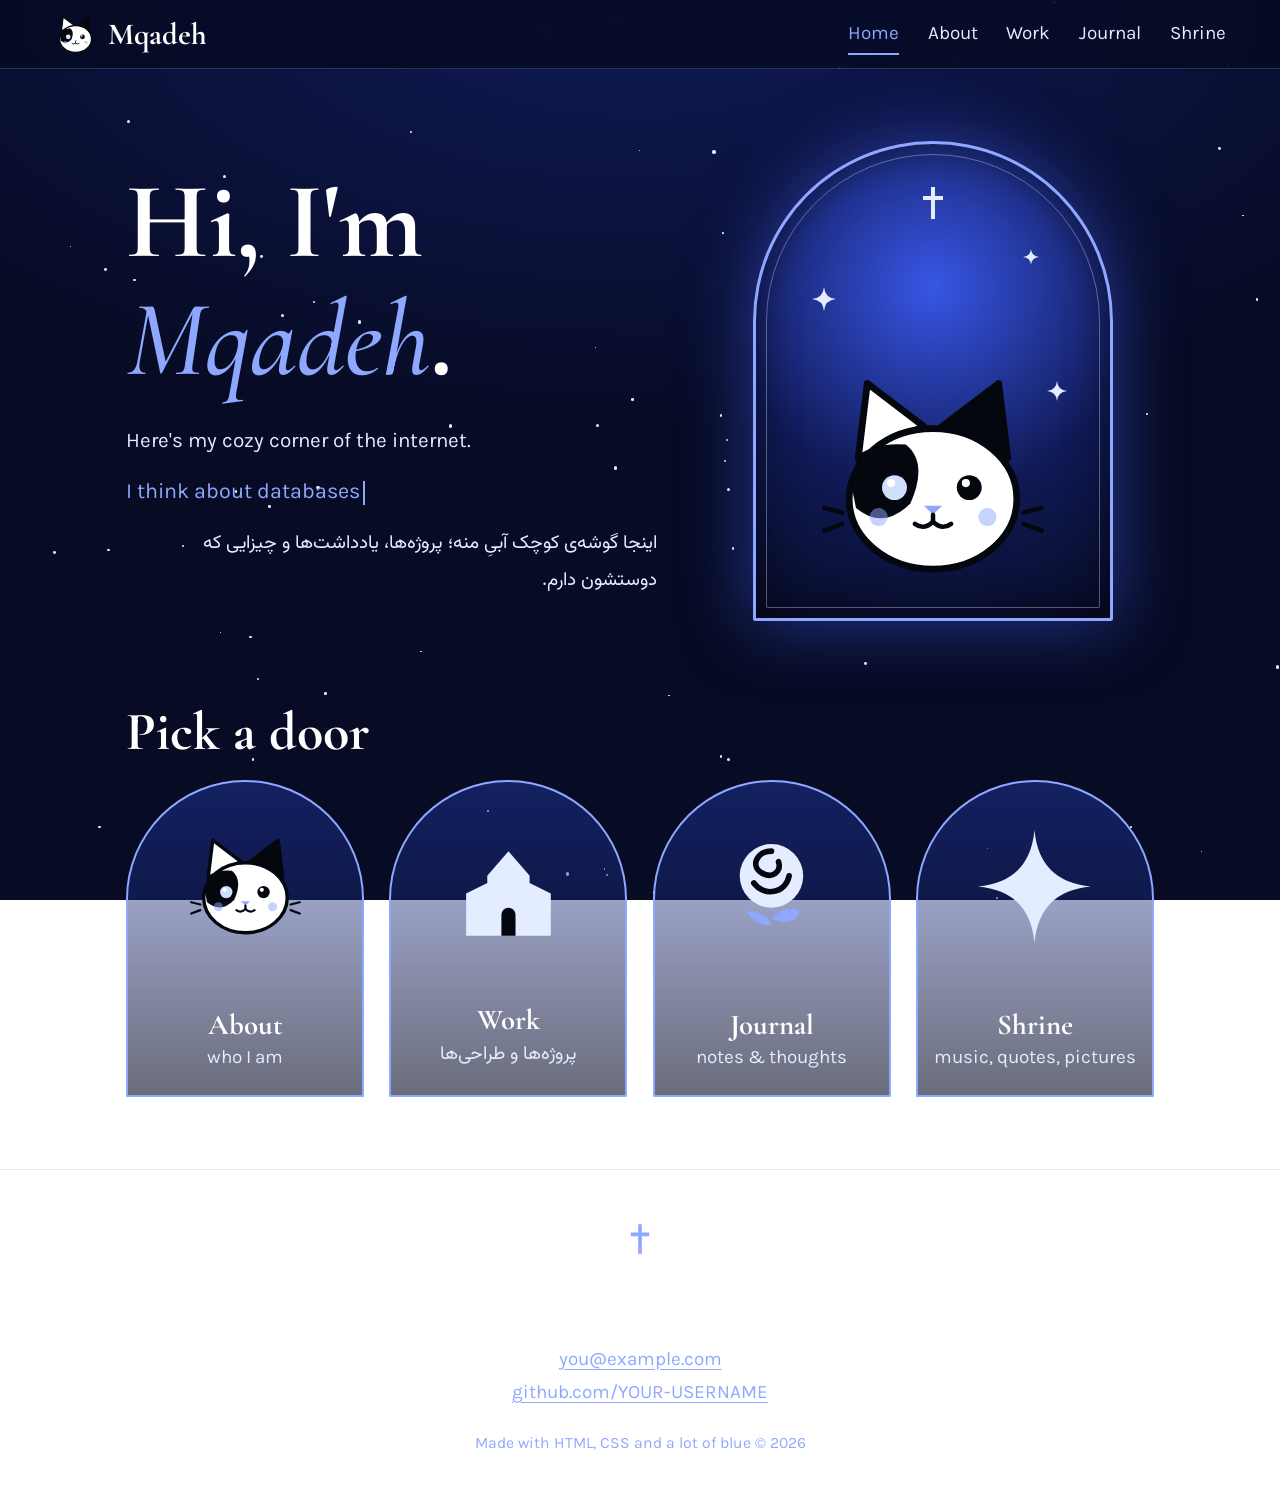
==== files/index.html @ 333c7ce7 "update site" ====
<!DOCTYPE html>
<html lang="en">
<head>
<meta charset="UTF-8">
<meta name="viewport" content="width=device-width, initial-scale=1">
<title>Home – Mqadeh</title>
<link href="https://fonts.googleapis.com/css2?family=Cormorant+Garamond:ital,wght@0,500;0,700;1,500&family=Karla:wght@400;600&family=Vazirmatn:wght@400;600&display=swap" rel="stylesheet">
<link rel="stylesheet" href="style.css">
</head>
<body data-page="index">
<main>
<section class="hero">
  <div class="hero-text">
    <h1>Hi, I'm <em>Mqadeh</em>.</h1>
    <p class="lead">Here's my cozy corner of the internet.</p>
    <p class="typing">I think about <span data-type="databases|stars|cats|small churches|pretty, sad things"></span><b class="caret"></b></p>
    <p class="fa" lang="fa" dir="rtl">اینجا گوشه‌ی کوچک آبیِ منه؛ پروژه‌ها، یادداشت‌ها و چیزایی که دوستشون دارم.</p>
  </div>
  <div class="arch" role="img" aria-label="A cat in a church window under stars">
    <svg class="spark s1"><use href="#spark"/></svg><svg class="spark s2"><use href="#spark"/></svg><svg class="spark s3"><use href="#spark"/></svg>
    <svg class="cross-top"><use href="#cross"/></svg>
    <svg class="cat-big"><use href="#cat"/></svg>
  </div>
</section>

<section class="doors">
  <h2 class="reveal">Pick a door</h2>
  <div class="door-row">
    <a class="door reveal" href="about.html"><svg><use href="#cat"/></svg><h3>About</h3><p>who I am</p></a>
    <a class="door reveal" href="work.html"><svg><use href="#church"/></svg><h3>Work</h3><p class="fa" lang="fa" dir="rtl">پروژه‌ها و طراحی‌ها</p></a>
    <a class="door reveal" href="journal.html"><svg><use href="#rose"/></svg><h3>Journal</h3><p>notes &amp; thoughts</p></a>
    <a class="door reveal" href="shrine.html"><svg><use href="#spark"/></svg><h3>Shrine</h3><p>music, quotes, pictures</p></a>
  </div>
</section>
</main>
<script src="script.js"></script>
</body>
</html>
---- files/style.css ----
/* ===== 1. COLORS & FONTS: change them here, they update everywhere ===== */
:root{
  --night:#070b24; --deep:#101a56; --blue:#2c4bd6; --peri:#8fa8ff; --ice:#e4ecff; --ink:#05070f;
  --serif:"Cormorant Garamond",Georgia,serif;
  --sans:"Karla","Vazirmatn",system-ui,sans-serif;
}
/* ===== 2. BASICS. To make the whole site bigger or smaller, change the % below ===== */
*{box-sizing:border-box;margin:0}
html{font-size:112.5%;scroll-behavior:smooth}   /* 112.5% = 18px */
body{background:radial-gradient(120% 80% at 50% 0%,var(--deep),var(--night) 60%) fixed;color:var(--ice);font:400 1.05rem/1.75 var(--sans);min-height:100vh;display:flex;flex-direction:column;overflow-x:hidden}
main{width:100%;max-width:1100px;margin:0 auto;padding:2rem clamp(1rem,5vw,2rem) 4rem;flex:1}
a{color:var(--peri);text-underline-offset:4px}
a:hover{color:#fff}
:focus-visible{outline:2px solid var(--peri);outline-offset:3px}
h1,h2,h3{font-family:var(--serif);font-weight:700;line-height:1.1;color:#fff}
h1{font-size:clamp(3.2rem,9vw,6rem)}
h1 em{font-style:italic;font-weight:500;color:var(--peri)}
h2{font-size:clamp(2.2rem,5vw,3rem);margin:3.5rem 0 1rem}
h3{font-size:1.9rem;margin-bottom:.4rem}
.fa,[lang=fa]{font-family:"Vazirmatn",sans-serif;line-height:2}
.sub{color:var(--peri);margin-bottom:2rem}
.page-head{display:flex;align-items:center;gap:1.2rem;margin:1rem 0 2rem}
.ic-lg{width:3.6rem;height:3.6rem;fill:var(--ice);color:var(--ice)}

/* ===== 3. BACKGROUND STARS (made by script.js) ===== */
#sky{position:fixed;inset:0;z-index:-1;pointer-events:none}
#sky i{position:absolute;border-radius:50%;background:var(--ice);animation:twinkle 4s ease-in-out infinite}
@keyframes twinkle{50%{opacity:.15}}
.shoot{position:absolute;width:120px;height:2px;background:linear-gradient(90deg,#fff,transparent);transform:rotate(35deg);opacity:0;animation:shoot 1.4s ease-out forwards}
@keyframes shoot{0%{opacity:1;translate:0 0}100%{opacity:0;translate:260px 180px}}
.trail{position:fixed;z-index:9;pointer-events:none;color:var(--peri);font-size:14px;animation:fade .8s forwards}
@keyframes fade{to{opacity:0;transform:translateY(14px) scale(.3)}}

/* ===== 4. NAVIGATION (built by script.js) ===== */
.nav{position:sticky;top:0;z-index:5;display:flex;justify-content:space-between;align-items:center;padding:.7rem clamp(1rem,5vw,3rem);background:rgba(7,11,36,.85);backdrop-filter:blur(8px);border-bottom:1px solid rgba(143,168,255,.25)}
.brand{display:flex;align-items:center;gap:.6rem;font:700 1.7rem var(--serif);color:#fff;text-decoration:none}
.ic{width:2.4rem;height:2.4rem}
.links{display:flex;gap:1.6rem}
.links a{color:var(--ice);text-decoration:none;font-size:1.05rem;padding:.2rem 0;border-bottom:2px solid transparent}
.links a:hover,.links a.here{color:var(--peri);border-color:var(--peri)}
.burger{display:none;background:none;border:1px solid var(--peri);color:var(--peri);border-radius:8px;padding:.3rem .8rem;font:inherit;cursor:pointer}

/* ===== 5. HOME PAGE ===== */
.hero{display:grid;grid-template-columns:1.2fr 1fr;gap:3rem;align-items:center;padding:2rem 0 1rem}
.lead{margin:1.2rem 0 .8rem;max-width:34rem;font-size:1.15rem}
.typing{color:var(--peri);font-size:1.2rem;margin-bottom:.8rem}
.caret{display:inline-block;width:2px;height:1.1em;background:var(--peri);margin-left:3px;vertical-align:middle;animation:blink 1s steps(1) infinite}
@keyframes blink{50%{opacity:0}}
.arch{position:relative;aspect-ratio:3/4;max-width:360px;width:100%;margin:auto;border-radius:999px 999px 14px 14px;border:3px solid var(--peri);background:radial-gradient(circle at 50% 30%,#3856e6,var(--deep) 55%,var(--night));box-shadow:0 0 70px rgba(70,100,255,.5),inset 0 0 40px rgba(0,0,0,.5);overflow:hidden}
.arch::after{content:"";position:absolute;inset:10px;border:1px solid rgba(228,236,255,.35);border-radius:999px 999px 8px 8px}
.cat-big{position:absolute;left:50%;bottom:6%;width:64%;aspect-ratio:1;translate:-50% 0;animation:float 5s ease-in-out infinite}
@keyframes float{50%{translate:-50% -10px}}
.cross-top{position:absolute;top:9%;left:50%;width:24px;height:32px;translate:-50% 0;fill:var(--ice)}
.spark{position:absolute;fill:var(--ice);animation:twinkle 3s ease-in-out infinite}
.s1{width:24px;height:24px;top:30%;left:16%}.s2{width:16px;height:16px;top:22%;right:20%;animation-delay:1s}.s3{width:20px;height:20px;top:50%;right:12%;animation-delay:2s}
/* the four "doors" = church-window shaped links */
.door-row{display:grid;grid-template-columns:repeat(4,1fr);gap:1.4rem}
.door{display:flex;flex-direction:column;align-items:center;justify-content:flex-end;text-align:center;aspect-ratio:3/4;padding:1.2rem .8rem;text-decoration:none;color:var(--ice);border:2px solid var(--peri);border-radius:999px 999px 10px 10px;background:linear-gradient(180deg,rgba(44,75,214,.35),rgba(7,11,36,.6));transition:transform .25s,box-shadow .25s}
.door svg{width:55%;aspect-ratio:1;fill:var(--ice);color:var(--ice);margin-bottom:auto;margin-top:1.5rem;transition:transform .3s}
.door:hover{transform:translateY(-8px);box-shadow:0 0 35px rgba(100,130,255,.6)}
.door:hover svg{transform:scale(1.15) rotate(-6deg)}
.door h3{font-size:1.6rem;margin:0}

/* ===== 6. ABOUT / WORK / JOURNAL ===== */
.two{display:grid;grid-template-columns:1.4fr 1fr;gap:3rem;align-items:center}
.facts{list-style:none;padding:1.2rem 1.4rem;margin-top:1.5rem;border-left:3px solid var(--peri);background:rgba(255,255,255,.05)}
.facts li{padding:.25rem 0}
.work{display:grid;grid-template-columns:repeat(2,1fr);gap:1.6rem}
.piece{padding:1.4rem;border:1px solid rgba(143,168,255,.4);border-radius:8px 30px 8px 30px;background:rgba(16,26,86,.5);transition:transform .2s,border-color .2s}
.piece:hover{transform:translateY(-5px);border-color:var(--peri)}
.piece.big{grid-column:1/-1;display:grid;grid-template-columns:1fr 1.3fr;gap:1.6rem;align-items:center;border-radius:30px 8px 30px 8px}
.piece .ph{margin-bottom:1rem}.piece.big .ph{margin:0}
.piece p{margin:.4rem 0}
.status{font-size:.85rem;color:var(--ink);background:var(--peri);padding:.1rem .8rem;border-radius:99px}
.status.done{background:var(--ice)}
.tags{color:var(--peri);font-style:italic}
.posts{display:grid;gap:2.5rem;max-width:46rem}
.post{padding-left:1.4rem;border-left:2px solid var(--peri)}
.post[dir=rtl]{padding:0 1.4rem 0 0;border-left:0;border-right:2px solid var(--peri)}
.post time{color:var(--peri);font-size:.95rem}

/* ===== 7. PICTURES: .ph = image box (shows a starry box if the image is missing) ===== */
.ph{position:relative;aspect-ratio:4/3;border-radius:6px;overflow:hidden;background:linear-gradient(135deg,var(--blue),var(--deep) 70%);display:grid;place-items:center}
.ph::before{content:"✦";font-size:3rem;color:rgba(228,236,255,.4)}
.ph img{position:absolute;inset:0;width:100%;height:100%;object-fit:cover}
.polaroid{background:#f4f7ff;color:var(--ink);padding:.7rem .7rem 0;border-radius:4px;box-shadow:0 8px 25px rgba(0,0,0,.5);transition:transform .3s,rotate .3s;rotate:-3deg}
.polaroid:nth-child(even){rotate:2.5deg}
.polaroid:hover{rotate:0deg;transform:scale(1.06) translateY(-6px)}
.polaroid .ph{aspect-ratio:1}
.polaroid figcaption{font:italic 500 1.25rem var(--serif);text-align:center;padding:.5rem 0 .7rem}
.gallery{display:grid;grid-template-columns:repeat(3,1fr);gap:2rem;padding:1rem}

/* ===== 8. SHRINE: music player, quotes, symbols ===== */
.player{display:flex;gap:1.5rem;align-items:center;max-width:560px;padding:1.2rem;border:1px solid var(--peri);border-radius:999px 30px 30px 999px;background:rgba(16,26,86,.55)}
.vinyl{flex:none;width:110px;height:110px;border-radius:50%;background:repeating-radial-gradient(circle,#05070f 0 3px,#10163a 4px 6px);display:grid;place-items:center;border:2px solid var(--peri)}
.vinyl svg{width:48px;height:48px}
.playing .vinyl{animation:spin 6s linear infinite}
@keyframes spin{to{rotate:360deg}}
.pl-info{flex:1;min-width:0}
.pl-title{display:block;font:700 1.5rem var(--serif);color:#fff}
.pl-artist{color:var(--peri)}
.bar{height:5px;background:rgba(255,255,255,.2);border-radius:9px;margin:.7rem 0}
.bar i{display:block;height:100%;width:0;background:var(--peri);border-radius:9px}
button.play,button.next{background:var(--blue);color:#fff;border:0;border-radius:99px;padding:.4rem 1.3rem;font:600 1rem var(--sans);cursor:pointer;transition:background .2s}
button.play:hover,button.next:hover{background:var(--peri);color:var(--ink)}
.quotes{position:relative;max-width:46rem;min-height:14rem;padding:2rem 2rem 4rem;border:1px dashed var(--peri);border-radius:50px 50px 10px 10px}
.q{display:none;animation:rise .7s}
.q.on{display:block}
@keyframes rise{from{opacity:0;translate:0 14px}}
.q p{font:italic 500 clamp(1.7rem,4vw,2.4rem)/1.25 var(--serif);color:#fff}
.q cite{display:block;margin-top:.8rem;color:var(--peri)}
.next{position:absolute;bottom:1.2rem;right:1.4rem}
.icons{list-style:none;padding:0;display:flex;flex-wrap:wrap;gap:1.2rem}
.icons li{display:flex;flex-direction:column;align-items:center;gap:.4rem;width:110px;padding:1rem .5rem;border:1px dashed var(--peri);border-radius:55px 55px 8px 8px;transition:transform .2s}
.icons li:hover{transform:translateY(-6px) rotate(-3deg)}
.icons svg{width:42px;height:42px;fill:var(--ice);color:var(--ice)}

/* ===== 9. FOOTER ===== */
.foot{text-align:center;padding:3rem 1rem;border-top:1px solid rgba(143,168,255,.25)}
.foot .cross{width:22px;height:30px;fill:var(--peri)}
.foot h2{margin:.5rem 0}
.foot small{display:block;margin-top:1.2rem;color:var(--peri)}

/* ===== 10. SCROLL REVEAL (only active when JS is running) ===== */
.js .reveal{opacity:0;translate:0 24px;transition:opacity .7s,translate .7s}
.js .reveal.in{opacity:1;translate:0 0}

/* ===== 11. PHONES: everything below 800px wide ===== */
@media (max-width:800px){
  .burger{display:block}
  .links{display:none;position:absolute;top:100%;left:0;right:0;flex-direction:column;gap:0;background:var(--night);border-bottom:1px solid var(--peri)}
  .links.open{display:flex}
  .links a{padding:.9rem 1.5rem;border:0}
  .hero,.two,.piece.big{grid-template-columns:1fr}
  .work{grid-template-columns:1fr}
  .door-row{grid-template-columns:repeat(2,1fr)}
  .gallery{grid-template-columns:repeat(2,1fr);gap:1.2rem;padding:.5rem}
  .arch{max-width:280px}
  .player{border-radius:40px;flex-direction:column;text-align:center}
}
@media (max-width:420px){.gallery{grid-template-columns:1fr}}
@media (prefers-reduced-motion:reduce){*{animation:none!important;transition:none!important}.js .reveal{opacity:1;translate:none}}
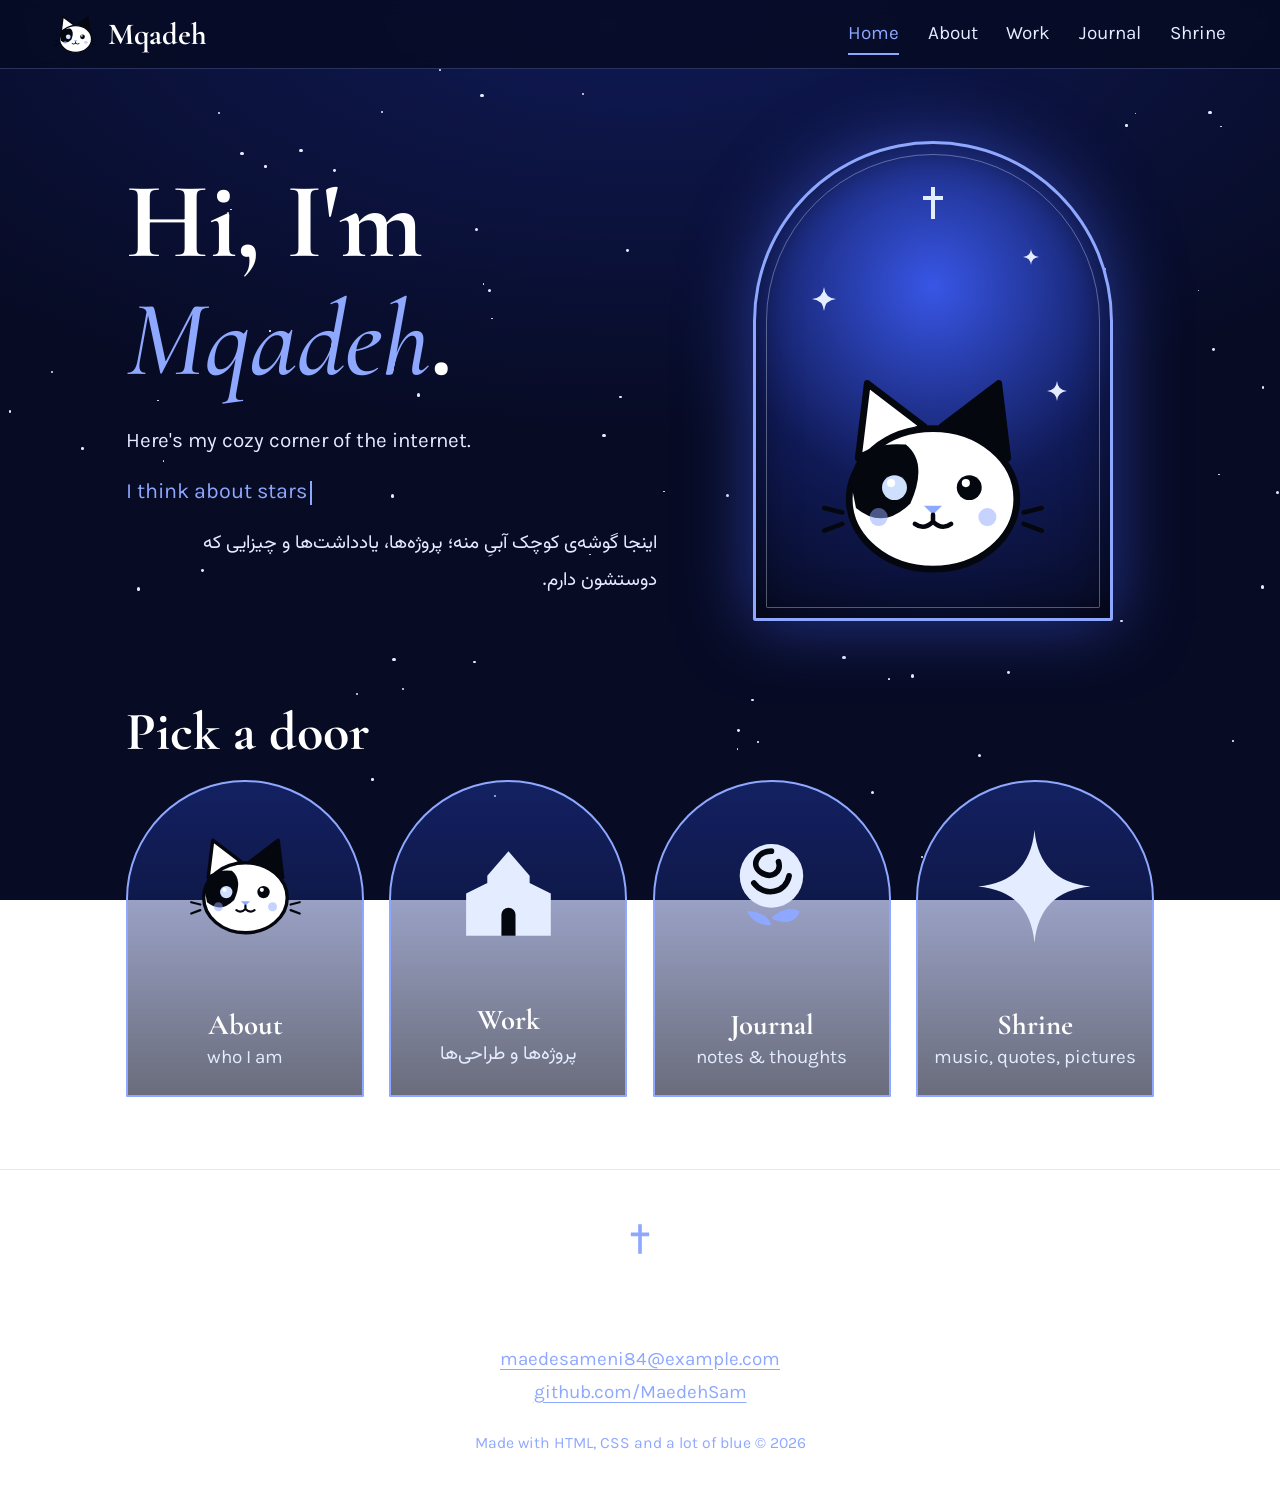
==== commit e6fb736a: "update site" ====
--- a/files/index.html
+++ b/files/index.html
@@ -13,7 +13,7 @@
   <div class="hero-text">
     <h1>Hi, I'm <em>Mqadeh</em>.</h1>
     <p class="lead">Here's my cozy corner of the internet.</p>
-    <p class="typing">I think about <span data-type="databases|stars|cats|small churches|pretty, sad things"></span><b class="caret"></b></p>
+    <p class="typing">I think about <span data-type="stars|cats|pretty, sad things"></span><b class="caret"></b></p>
     <p class="fa" lang="fa" dir="rtl">اینجا گوشه‌ی کوچک آبیِ منه؛ پروژه‌ها، یادداشت‌ها و چیزایی که دوستشون دارم.</p>
   </div>
   <div class="arch" role="img" aria-label="A cat in a church window under stars">
